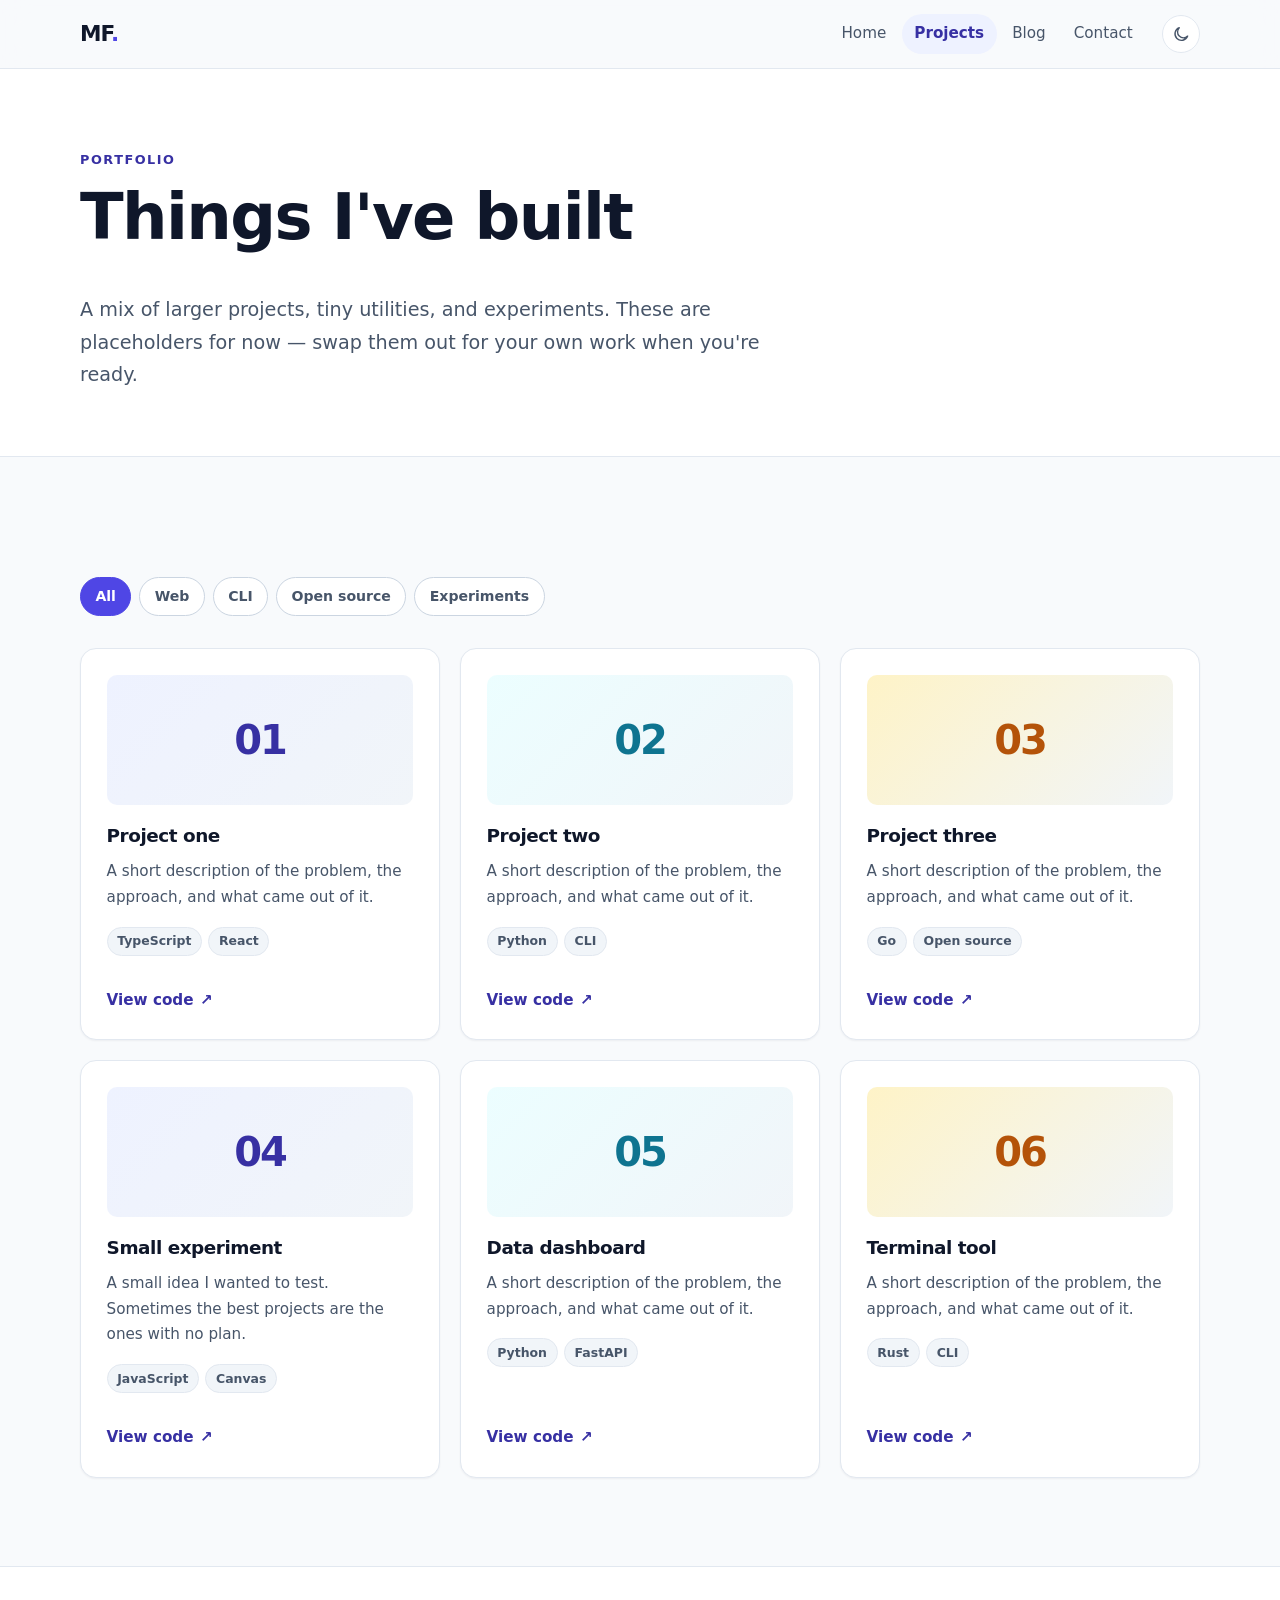
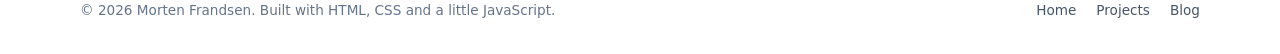
==== projects/index.html @ c59c9781 "Add initial portfolio site with projects, blog, and profiles" ====
<!doctype html>
<html lang="en">
  <head>
    <meta charset="utf-8" />
    <meta name="viewport" content="width=device-width, initial-scale=1" />
    <title>Projects — Morten Frandsen</title>
    <meta
      name="description"
      content="A selection of projects and experiments by Morten Frandsen."
    />
    <link rel="canonical" href="https://morten-frandsen.github.io/projects/" />
    <meta name="theme-color" content="#f8fafc" media="(prefers-color-scheme: light)" />
    <meta name="theme-color" content="#0b1120" media="(prefers-color-scheme: dark)" />
    <link rel="icon" href="../assets/favicon.svg" type="image/svg+xml" />
    <link rel="stylesheet" href="../assets/css/style.css" />
    <script>
      (function () {
        document.documentElement.classList.add("js");
        try {
          var saved = localStorage.getItem("theme");
          var preferred = window.matchMedia("(prefers-color-scheme: dark)").matches
            ? "dark"
            : "light";
          document.documentElement.dataset.theme = saved || preferred;
        } catch (error) {
          document.documentElement.dataset.theme = "light";
        }
      })();
    </script>
    <script src="../assets/js/main.js" defer></script>
  </head>
  <body>
    <a class="skip-link" href="#main">Skip to content</a>

    <header class="site-header">
      <div class="container header-inner">
        <a class="brand" href="../index.html" aria-label="Morten Frandsen, home">
          MF<span class="brand-dot">.</span>
        </a>

        <nav class="site-nav" aria-label="Primary navigation">
          <a href="../index.html">Home</a>
          <a href="index.html">Projects</a>
          <a href="../blog/index.html">Blog</a>
          <a href="../index.html#contact">Contact</a>
        </nav>

        <button
          class="theme-toggle"
          id="theme-toggle"
          type="button"
          aria-label="Switch to dark mode"
          title="Toggle color theme"
        >
          <svg class="icon icon-moon" viewBox="0 0 24 24" aria-hidden="true">
            <path
              d="M20.4 14.5A8.5 8.5 0 1 1 9.5 3.6a7 7 0 0 0 10.9 10.9Z"
              fill="none"
              stroke="currentColor"
              stroke-width="1.8"
              stroke-linecap="round"
              stroke-linejoin="round"
            />
          </svg>
          <svg class="icon icon-sun" viewBox="0 0 24 24" aria-hidden="true">
            <circle cx="12" cy="12" r="4" fill="none" stroke="currentColor" stroke-width="1.8" />
            <path
              d="M12 2v2m0 16v2M4.9 4.9l1.4 1.4m11.4 11.4 1.4 1.4M2 12h2m16 0h2M4.9 19.1l1.4-1.4M17.7 6.3l1.4-1.4"
              fill="none"
              stroke="currentColor"
              stroke-width="1.8"
              stroke-linecap="round"
            />
          </svg>
        </button>
      </div>
    </header>

    <main id="main">
      <section class="page-header">
        <div class="container">
          <p class="eyebrow">Portfolio</p>
          <h1>Things I've built</h1>
          <p class="lede">
            A mix of larger projects, tiny utilities, and experiments. These are
            placeholders for now — swap them out for your own work when you're ready.
          </p>
        </div>
      </section>

      <section class="section" aria-label="Project list">
        <div class="container">
          <div class="filter-bar" role="group" aria-label="Filter projects">
            <button class="filter-btn" type="button" data-filter="all" aria-pressed="true">All</button>
            <button class="filter-btn" type="button" data-filter="web" aria-pressed="false">Web</button>
            <button class="filter-btn" type="button" data-filter="cli" aria-pressed="false">CLI</button>
            <button class="filter-btn" type="button" data-filter="oss" aria-pressed="false">Open source</button>
            <button class="filter-btn" type="button" data-filter="experiment" aria-pressed="false">Experiments</button>
          </div>

          <div class="card-grid">
            <article class="card project-card reveal" data-tags="web typescript">
              <div class="project-thumb" aria-hidden="true">01</div>
              <h3>Project one</h3>
              <p>A short description of the problem, the approach, and what came out of it.</p>
              <ul class="tag-list"><li>TypeScript</li><li>React</li></ul>
              <!-- TODO: replace with the real repository URL -->
              <a class="text-link" href="https://github.com/morten-frandsen" target="_blank" rel="noopener noreferrer">
                View code <span aria-hidden="true">↗</span>
              </a>
            </article>

            <article class="card project-card reveal" data-tags="cli python">
              <div class="project-thumb project-thumb--alt" aria-hidden="true">02</div>
              <h3>Project two</h3>
              <p>A short description of the problem, the approach, and what came out of it.</p>
              <ul class="tag-list"><li>Python</li><li>CLI</li></ul>
              <!-- TODO: replace with the real repository URL -->
              <a class="text-link" href="https://github.com/morten-frandsen" target="_blank" rel="noopener noreferrer">
                View code <span aria-hidden="true">↗</span>
              </a>
            </article>

            <article class="card project-card reveal" data-tags="oss go">
              <div class="project-thumb project-thumb--third" aria-hidden="true">03</div>
              <h3>Project three</h3>
              <p>A short description of the problem, the approach, and what came out of it.</p>
              <ul class="tag-list"><li>Go</li><li>Open source</li></ul>
              <!-- TODO: replace with the real repository URL -->
              <a class="text-link" href="https://github.com/morten-frandsen" target="_blank" rel="noopener noreferrer">
                View code <span aria-hidden="true">↗</span>
              </a>
            </article>

            <article class="card project-card reveal" data-tags="experiment javascript">
              <div class="project-thumb" aria-hidden="true">04</div>
              <h3>Small experiment</h3>
              <p>A small idea I wanted to test. Sometimes the best projects are the ones with no plan.</p>
              <ul class="tag-list"><li>JavaScript</li><li>Canvas</li></ul>
              <!-- TODO: replace with the real repository URL -->
              <a class="text-link" href="https://github.com/morten-frandsen" target="_blank" rel="noopener noreferrer">
                View code <span aria-hidden="true">↗</span>
              </a>
            </article>

            <article class="card project-card reveal" data-tags="web python">
              <div class="project-thumb project-thumb--alt" aria-hidden="true">05</div>
              <h3>Data dashboard</h3>
              <p>A short description of the problem, the approach, and what came out of it.</p>
              <ul class="tag-list"><li>Python</li><li>FastAPI</li></ul>
              <!-- TODO: replace with the real repository URL -->
              <a class="text-link" href="https://github.com/morten-frandsen" target="_blank" rel="noopener noreferrer">
                View code <span aria-hidden="true">↗</span>
              </a>
            </article>

            <article class="card project-card reveal" data-tags="oss cli rust">
              <div class="project-thumb project-thumb--third" aria-hidden="true">06</div>
              <h3>Terminal tool</h3>
              <p>A short description of the problem, the approach, and what came out of it.</p>
              <ul class="tag-list"><li>Rust</li><li>CLI</li></ul>
              <!-- TODO: replace with the real repository URL -->
              <a class="text-link" href="https://github.com/morten-frandsen" target="_blank" rel="noopener noreferrer">
                View code <span aria-hidden="true">↗</span>
              </a>
            </article>
          </div>
        </div>
      </section>
    </main>

    <footer class="site-footer">
      <div class="container footer-inner">
        <p>© <span class="year">2026</span> Morten Frandsen. Built with HTML, CSS and a little JavaScript.</p>
        <nav aria-label="Footer navigation">
          <a href="../index.html">Home</a>
          <a href="index.html">Projects</a>
          <a href="../blog/index.html">Blog</a>
        </nav>
      </div>
    </footer>
  </body>
</html>
---- assets/css/style.css ----
/* ---------------------------------------------------------------
   Theme tokens
   --------------------------------------------------------------- */

:root {
  color-scheme: light;

  --bg: #f8fafc;
  --bg-alt: #ffffff;
  --bg-subtle: #f1f5f9;
  --header-bg: rgba(248, 250, 252, 0.86);

  --text: #0f172a;
  --text-muted: #475569;
  --text-subtle: #64748b;

  --border: #e2e8f0;
  --border-strong: #cbd5e1;

  --accent: #4f46e5;
  --accent-hover: #4338ca;
  --accent-soft: #eef2ff;
  --accent-text: #3730a3;
  --accent-contrast: #ffffff;

  --shadow-sm: 0 1px 2px rgba(15, 23, 42, 0.05);
  --shadow: 0 1px 2px rgba(15, 23, 42, 0.04), 0 18px 40px -24px rgba(15, 23, 42, 0.35);

  --radius: 16px;
  --radius-sm: 10px;
  --max-width: 1120px;
}

[data-theme="dark"] {
  color-scheme: dark;

  --bg: #0b1120;
  --bg-alt: #111827;
  --bg-subtle: #0f172a;
  --header-bg: rgba(11, 17, 32, 0.86);

  --text: #e5e7eb;
  --text-muted: #a5b4c4;
  --text-subtle: #7c8ba1;

  --border: #1f2937;
  --border-strong: #334155;

  --accent: #818cf8;
  --accent-hover: #a5b4fc;
  --accent-soft: #1e1b4b;
  --accent-text: #c7d2fe;
  --accent-contrast: #0b1120;

  --shadow-sm: 0 1px 2px rgba(0, 0, 0, 0.3);
  --shadow: 0 1px 2px rgba(0, 0, 0, 0.35), 0 20px 44px -24px rgba(0, 0, 0, 0.8);
}

/* ---------------------------------------------------------------
   Base
   --------------------------------------------------------------- */

*,
*::before,
*::after {
  box-sizing: border-box;
}

html {
  scroll-behavior: smooth;
  scroll-padding-top: 88px;
}

body {
  margin: 0;
  min-height: 100vh;
  display: flex;
  flex-direction: column;
  background: var(--bg);
  color: var(--text);
  font-family: ui-sans-serif, system-ui, -apple-system, BlinkMacSystemFont, "Segoe UI",
    Roboto, Helvetica, Arial, sans-serif;
  font-size: 16px;
  line-height: 1.7;
  -webkit-font-smoothing: antialiased;
  text-rendering: optimizeLegibility;
  transition: background-color 0.2s ease, color 0.2s ease;
}

main {
  flex: 1;
}

img,
svg {
  display: block;
  max-width: 100%;
}

[hidden] {
  display: none !important;
}

a {
  color: var(--accent-text);
  text-decoration-thickness: 1px;
  text-underline-offset: 3px;
}

a:hover {
  color: var(--accent-hover);
}

h1,
h2,
h3,
h4 {
  margin: 0 0 0.6em;
  line-height: 1.2;
  letter-spacing: -0.025em;
  font-weight: 700;
}

h1 {
  font-size: clamp(2.4rem, 5vw, 4rem);
}

h2 {
  font-size: clamp(1.8rem, 3.5vw, 2.5rem);
}

h3 {
  font-size: 1.15rem;
}

p {
  margin: 0 0 1rem;
}

ul {
  margin: 0;
  padding: 0;
  list-style: none;
}

:focus-visible {
  outline: 3px solid var(--accent);
  outline-offset: 3px;
  border-radius: 4px;
}

::selection {
  background: var(--accent-soft);
  color: var(--accent-text);
}

.container {
  width: min(100% - 2.5rem, var(--max-width));
  margin-inline: auto;
}

.skip-link {
  position: absolute;
  top: -4rem;
  left: 1rem;
  z-index: 100;
  padding: 0.6rem 1rem;
  background: var(--accent);
  color: var(--accent-contrast);
  border-radius: var(--radius-sm);
  text-decoration: none;
}

.skip-link:focus {
  top: 0.75rem;
  color: var(--accent-contrast);
}

.eyebrow {
  margin-bottom: 0.5rem;
  color: var(--accent-text);
  font-size: 0.8rem;
  font-weight: 700;
  letter-spacing: 0.12em;
  text-transform: uppercase;
}

.lede {
  max-width: 36rem;
  color: var(--text-muted);
  font-size: clamp(1.05rem, 2vw, 1.2rem);
}

.muted {
  color: var(--text-muted);
}

.small {
  font-size: 0.875rem;
}

/* ---------------------------------------------------------------
   Header and navigation
   --------------------------------------------------------------- */

.site-header {
  position: sticky;
  top: 0;
  z-index: 50;
  background: var(--header-bg);
  border-bottom: 1px solid var(--border);
  backdrop-filter: blur(14px);
  -webkit-backdrop-filter: blur(14px);
}

.header-inner {
  display: flex;
  align-items: center;
  gap: 1rem;
  min-height: 68px;
}

.brand {
  color: var(--text);
  font-size: 1.35rem;
  font-weight: 800;
  letter-spacing: -0.05em;
  text-decoration: none;
}

.brand:hover {
  color: var(--text);
}

.brand-dot {
  color: var(--accent);
}

.site-nav {
  display: flex;
  align-items: center;
  gap: 0.15rem;
  margin-left: auto;
}

.site-nav a {
  padding: 0.45rem 0.8rem;
  border-radius: 999px;
  color: var(--text-muted);
  font-size: 0.95rem;
  font-weight: 500;
  text-decoration: none;
  transition: background-color 0.15s ease, color 0.15s ease;
}

.site-nav a:hover {
  background: var(--bg-subtle);
  color: var(--text);
}

.site-nav a[aria-current="page"] {
  background: var(--accent-soft);
  color: var(--accent-text);
  font-weight: 600;
}

.theme-toggle {
  display: inline-grid;
  place-items: center;
  width: 2.4rem;
  height: 2.4rem;
  flex: 0 0 auto;
  padding: 0;
  border: 1px solid var(--border);
  border-radius: 999px;
  background: var(--bg-alt);
  color: var(--text-muted);
  cursor: pointer;
  transition: border-color 0.15s ease, color 0.15s ease, transform 0.15s ease;
}

.theme-toggle:hover {
  border-color: var(--border-strong);
  color: var(--text);
  transform: translateY(-1px);
}

.theme-toggle .icon {
  width: 1.15rem;
  height: 1.15rem;
}

.icon-sun {
  display: none;
}

[data-theme="dark"] .icon-sun {
  display: block;
}

[data-theme="dark"] .icon-moon {
  display: none;
}

/* ---------------------------------------------------------------
   Buttons and links
   --------------------------------------------------------------- */

.btn {
  display: inline-flex;
  align-items: center;
  justify-content: center;
  gap: 0.5rem;
  padding: 0.72rem 1.1rem;
  border: 1px solid transparent;
  border-radius: var(--radius-sm);
  font-size: 0.95rem;
  font-weight: 650;
  line-height: 1.2;
  text-decoration: none;
  transition: background-color 0.15s ease, border-color 0.15s ease, transform 0.15s ease;
}

.btn:hover {
  transform: translateY(-1px);
}

.btn-primary {
  background: var(--accent);
  color: var(--accent-contrast);
}

.btn-primary:hover {
  background: var(--accent-hover);
  color: var(--accent-contrast);
}

.btn-secondary {
  background: var(--bg-alt);
  border-color: var(--border-strong);
  color: var(--text);
}

.btn-secondary:hover {
  border-color: var(--accent);
  color: var(--text);
}

.hero-actions {
  display: flex;
  flex-wrap: wrap;
  gap: 0.75rem;
  margin-top: 1.8rem;
}

.text-link {
  display: inline-flex;
  align-items: center;
  gap: 0.4rem;
  color: var(--accent-text);
  font-size: 0.95rem;
  font-weight: 650;
  text-decoration: none;
}

.text-link:hover {
  color: var(--accent-hover);
  text-decoration: underline;
  text-underline-offset: 4px;
}

.social-links {
  display: flex;
  flex-wrap: wrap;
  gap: 1.25rem;
  margin-top: 1.8rem;
}

.social-links a {
  color: var(--text-muted);
  font-size: 0.9rem;
  text-decoration: none;
}

.social-links a:hover {
  color: var(--accent-text);
}

/* ---------------------------------------------------------------
   Hero
   --------------------------------------------------------------- */

.hero {
  padding: clamp(3.5rem, 8vw, 6.5rem) 0 clamp(3rem, 6vw, 5rem);
  overflow: hidden;
}

.hero-grid {
  display: grid;
  grid-template-columns: minmax(0, 1.15fr) minmax(0, 0.85fr);
  align-items: center;
  gap: clamp(2rem, 5vw, 4rem);
}

.hero h1 {
  margin-bottom: 1rem;
}

.hero-visual {
  position: relative;
  min-height: 300px;
  display: grid;
  place-items: center;
}

.hero-visual::before {
  content: "";
  position: absolute;
  inset: 5% 0 0 8%;
  border-radius: 50%;
  background: radial-gradient(circle at 50% 50%, var(--accent-soft), transparent 68%);
  filter: blur(10px);
  z-index: 0;
}

.avatar {
  position: relative;
  z-index: 2;
  display: grid;
  place-items: center;
  width: 110px;
  height: 110px;
  margin-bottom: -1.5rem;
  border: 4px solid var(--bg);
  border-radius: 50%;
  background: linear-gradient(135deg, var(--accent), #06b6d4);
  color: #fff;
  font-size: 2rem;
  font-weight: 800;
  letter-spacing: -0.05em;
  box-shadow: var(--shadow);
}

.code-card {
  position: relative;
  z-index: 1;
  width: 100%;
  max-width: 460px;
  overflow: hidden;
  border: 1px solid var(--border);
  border-radius: var(--radius);
  background: var(--bg-alt);
  box-shadow: var(--shadow);
  transform: rotate(1.5deg);
}

.code-card__bar {
  display: flex;
  align-items: center;
  gap: 0.4rem;
  padding: 0.7rem 0.9rem;
  border-bottom: 1px solid var(--border);
  background: var(--bg-subtle);
}

.dot {
  width: 0.6rem;
  height: 0.6rem;
  border-radius: 50%;
}

.dot-red { background: #ef4444; }
.dot-yellow { background: #f59e0b; }
.dot-green { background: #22c55e; }

.code-card__title {
  margin-left: 0.6rem;
  color: var(--text-subtle);
  font-family: ui-monospace, SFMono-Regular, Menlo, Monaco, Consolas, monospace;
  font-size: 0.75rem;
}

.code-card pre {
  margin: 0;
  padding: 1.1rem 1.2rem 1.3rem;
  overflow-x: auto;
  color: var(--text-muted);
  font-family: ui-monospace, SFMono-Regular, Menlo, Monaco, Consolas, monospace;
  font-size: 0.82rem;
  line-height: 1.75;
}

.token-keyword { color: #a855f7; }
.token-string { color: #0ea5e9; }

[data-theme="dark"] .token-keyword { color: #d8b4fe; }
[data-theme="dark"] .token-string { color: #7dd3fc; }

/* ---------------------------------------------------------------
   Sections and cards
   --------------------------------------------------------------- */

.section {
  padding: clamp(3.5rem, 7vw, 5.5rem) 0;
}

.section-alt {
  background: var(--bg-alt);
  border-block: 1px solid var(--border);
}

.section-header {
  margin-bottom: 2rem;
}

.section-header > p:last-child {
  max-width: 42rem;
  color: var(--text-muted);
}

.section-header--split {
  display: flex;
  align-items: flex-end;
  justify-content: space-between;
  gap: 1.5rem;
}

.section-header--split h2 {
  margin-bottom: 0;
}

.card {
  padding: 1.6rem;
  border: 1px solid var(--border);
  border-radius: var(--radius);
  background: var(--bg-alt);
  box-shadow: var(--shadow-sm);
}

.card h3 {
  margin-bottom: 0.75rem;
}

.card > p:last-child,
.card > div > p:last-child {
  margin-bottom: 0;
}

.about-grid {
  display: grid;
  grid-template-columns: repeat(2, minmax(0, 1fr));
  gap: 1.25rem;
}

.about-grid .card {
  padding: clamp(1.5rem, 3vw, 2rem);
}

.card-grid {
  display: grid;
  grid-template-columns: repeat(auto-fill, minmax(270px, 1fr));
  gap: 1.25rem;
}

.project-card {
  display: flex;
  flex-direction: column;
  align-items: flex-start;
  transition: border-color 0.2s ease, transform 0.2s ease, box-shadow 0.2s ease;
}

.project-card:hover {
  border-color: var(--border-strong);
  transform: translateY(-3px);
  box-shadow: var(--shadow);
}

.project-card > p {
  color: var(--text-muted);
  font-size: 0.95rem;
}

.project-card .text-link {
  margin-top: auto;
  padding-top: 1rem;
}

.project-thumb {
  display: grid;
  place-items: center;
  width: 100%;
  height: 130px;
  margin-bottom: 1.25rem;
  border-radius: var(--radius-sm);
  background: linear-gradient(135deg, var(--accent-soft), var(--bg-subtle));
  color: var(--accent-text);
  font-size: 2.5rem;
  font-weight: 800;
  letter-spacing: -0.05em;
}

.project-thumb--alt {
  background: linear-gradient(135deg, #ecfeff, var(--bg-subtle));
  color: #0e7490;
}

.project-thumb--third {
  background: linear-gradient(135deg, #fef3c7, var(--bg-subtle));
  color: #b45309;
}

[data-theme="dark"] .project-thumb--alt {
  background: linear-gradient(135deg, #083344, var(--bg-subtle));
  color: #67e8f9;
}

[data-theme="dark"] .project-thumb--third {
  background: linear-gradient(135deg, #451a03, var(--bg-subtle));
  color: #fcd34d;
}

.tag-list,
.chip-list {
  display: flex;
  flex-wrap: wrap;
  gap: 0.4rem;
}

.tag-list {
  margin-bottom: 1rem;
}

.tag-list li,
.chip-list li {
  padding: 0.22rem 0.6rem;
  border: 1px solid var(--border);
  border-radius: 999px;
  background: var(--bg-subtle);
  color: var(--text-muted);
  font-size: 0.78rem;
  font-weight: 550;
  line-height: 1.6;
}

.chip-list {
  gap: 0.5rem;
  margin-bottom: 1.25rem;
}

.chip-list li {
  padding: 0.3rem 0.75rem;
  font-size: 0.85rem;
}

/* ---------------------------------------------------------------
   Profile links
   --------------------------------------------------------------- */

.profile-grid {
  grid-template-columns: repeat(auto-fit, minmax(240px, 1fr));
}

.profile-card {
  display: flex;
  flex-direction: column;
  align-items: flex-start;
  transition: border-color 0.2s ease, transform 0.2s ease, box-shadow 0.2s ease;
}

.profile-card:hover {
  border-color: var(--border-strong);
  transform: translateY(-3px);
  box-shadow: var(--shadow);
}

.profile-card > p {
  color: var(--text-muted);
  font-size: 0.95rem;
}

.profile-card .text-link {
  margin-top: auto;
  padding-top: 1rem;
}

.profile-icon {
  display: grid;
  place-items: center;
  width: 2.9rem;
  height: 2.9rem;
  margin-bottom: 1.1rem;
  border-radius: var(--radius-sm);
}

.profile-icon svg {
  width: 1.5rem;
  height: 1.5rem;
}

.profile-icon--github {
  background: #eef1f5;
  color: #24292f;
}

.profile-icon--linkedin {
  background: #e8f3ff;
  color: #0a66c2;
}

.profile-icon--salesforce {
  background: #e9f5ff;
  color: #0176d3;
}

[data-theme="dark"] .profile-icon--github {
  background: #1e293b;
  color: #f0f6fc;
}

[data-theme="dark"] .profile-icon--linkedin {
  background: #12283f;
  color: #7dc4ff;
}

[data-theme="dark"] .profile-icon--salesforce {
  background: #0d2b45;
  color: #7dd3fc;
}

/* ---------------------------------------------------------------
   Blog list
   --------------------------------------------------------------- */

.post-list {
  display: grid;
  gap: 1rem;
}

.post-row {
  display: flex;
  align-items: center;
  justify-content: space-between;
  gap: 1.5rem;
  padding: 1.5rem 1.6rem;
  border: 1px solid var(--border);
  border-radius: var(--radius);
  background: var(--bg-alt);
  box-shadow: var(--shadow-sm);
  transition: border-color 0.2s ease, transform 0.2s ease;
}

.post-row:hover {
  border-color: var(--border-strong);
  transform: translateX(3px);
}

.post-row h3 {
  margin-bottom: 0.35rem;
  font-size: 1.3rem;
}

.post-row h3 a {
  color: var(--text);
  text-decoration: none;
}

.post-row h3 a:hover {
  color: var(--accent-text);
}

.post-row > div > p:last-child {
  margin-bottom: 0;
  color: var(--text-muted);
  font-size: 0.95rem;
}

.post-meta {
  margin-bottom: 0.35rem;
  color: var(--text-subtle);
  font-size: 0.8rem;
  font-weight: 550;
  letter-spacing: 0.01em;
}

.post-row__arrow {
  flex: 0 0 auto;
  color: var(--text-subtle);
  font-size: 1.4rem;
}

/* ---------------------------------------------------------------
   Page headers, filters, contact, 404
   --------------------------------------------------------------- */

.page-header {
  padding: clamp(3rem, 7vw, 5rem) 0 clamp(2rem, 4vw, 3rem);
  border-bottom: 1px solid var(--border);
  background: var(--bg-alt);
}

.page-header .lede {
  max-width: 46rem;
}

.filter-bar {
  display: flex;
  flex-wrap: wrap;
  gap: 0.5rem;
  margin: 2rem 0 2rem;
}

.filter-btn {
  padding: 0.42rem 0.9rem;
  border: 1px solid var(--border-strong);
  border-radius: 999px;
  background: var(--bg-alt);
  color: var(--text-muted);
  font: inherit;
  font-size: 0.88rem;
  font-weight: 600;
  cursor: pointer;
  transition: background-color 0.15s ease, color 0.15s ease, border-color 0.15s ease;
}

.filter-btn:hover {
  border-color: var(--accent);
  color: var(--accent-text);
}

.filter-btn[aria-pressed="true"] {
  border-color: var(--accent);
  background: var(--accent);
  color: var(--accent-contrast);
}

.contact-section {
  padding-top: 0;
}

.contact-card {
  padding: clamp(2rem, 5vw, 3.5rem);
  border: 1px solid var(--border);
  border-radius: var(--radius);
  background: linear-gradient(135deg, var(--accent-soft), var(--bg-alt) 70%);
  text-align: center;
}

.contact-card .lede,
.contact-card > p:not(.eyebrow) {
  margin-inline: auto;
  max-width: 36rem;
  color: var(--text-muted);
}

.contact-card .hero-actions {
  justify-content: center;
}

.empty-state {
  padding: 3rem;
  border: 1px dashed var(--border-strong);
  border-radius: var(--radius);
  color: var(--text-muted);
  text-align: center;
}

.not-found {
  display: grid;
  place-items: center;
  min-height: 62vh;
  padding: 4rem 0;
  text-align: center;
}

.not-found__code {
  margin: 0;
  color: var(--accent);
  font-size: clamp(4rem, 12vw, 8rem);
  font-weight: 800;
  line-height: 1;
  letter-spacing: -0.06em;
}

.not-found .lede {
  margin-inline: auto;
}

.not-found .hero-actions {
  justify-content: center;
}

/* ---------------------------------------------------------------
   Article styles
   --------------------------------------------------------------- */

.article {
  padding: clamp(2.5rem, 6vw, 4.5rem) 0;
}

.article-layout {
  width: min(100% - 2.5rem, 760px);
  margin-inline: auto;
}

.back-link {
  display: inline-block;
  margin-bottom: 2rem;
  color: var(--text-muted);
  font-size: 0.9rem;
  text-decoration: none;
}

.back-link:hover {
  color: var(--accent-text);
}

.article-header {
  margin-bottom: 2.5rem;
  padding-bottom: 2rem;
  border-bottom: 1px solid var(--border);
}

.article-header h1 {
  margin-bottom: 0.8rem;
}

.article-header .post-meta {
  font-size: 0.85rem;
}

.article-header .tag-list {
  margin: 1.2rem 0 0;
}

.prose {
  color: var(--text);
  font-size: 1.02rem;
}

.prose h2 {
  margin-top: 2.5rem;
  font-size: 1.55rem;
}

.prose h3 {
  margin-top: 2rem;
}

.prose p,
.prose ul,
.prose ol {
  margin-bottom: 1.2rem;
  color: var(--text-muted);
}

.prose ul,
.prose ol {
  padding-left: 1.4rem;
  list-style: disc;
}

.prose ol {
  list-style: decimal;
}

.prose li {
  margin-bottom: 0.4rem;
}

.prose strong {
  color: var(--text);
}

.prose blockquote {
  margin: 1.8rem 0;
  padding: 0.6rem 0 0.6rem 1.2rem;
  border-left: 3px solid var(--accent);
  color: var(--text-muted);
  font-style: italic;
}

.prose :not(pre) > code {
  padding: 0.15em 0.4em;
  border: 1px solid var(--border);
  border-radius: 5px;
  background: var(--bg-subtle);
  color: var(--text);
  font-family: ui-monospace, SFMono-Regular, Menlo, Monaco, Consolas, monospace;
  font-size: 0.88em;
}

.prose pre {
  margin: 1.8rem 0;
  padding: 1.1rem 1.2rem;
  overflow-x: auto;
  border: 1px solid var(--border);
  border-radius: var(--radius-sm);
  background: var(--bg-subtle);
  color: var(--text);
  font-family: ui-monospace, SFMono-Regular, Menlo, Monaco, Consolas, monospace;
  font-size: 0.86rem;
  line-height: 1.7;
}

.article-footer {
  margin-top: 3rem;
  padding-top: 1.5rem;
  border-top: 1px solid var(--border);
}

/* ---------------------------------------------------------------
   Footer
   --------------------------------------------------------------- */

.site-footer {
  padding: 2rem 0;
  border-top: 1px solid var(--border);
  background: var(--bg-alt);
  color: var(--text-subtle);
  font-size: 0.85rem;
}

.footer-inner {
  display: flex;
  flex-wrap: wrap;
  align-items: center;
  justify-content: space-between;
  gap: 1rem;
}

.footer-inner p {
  margin: 0;
}

.site-footer nav {
  display: flex;
  gap: 1.25rem;
}

.site-footer a {
  color: var(--text-muted);
  text-decoration: none;
}

.site-footer a:hover {
  color: var(--accent-text);
}

/* ---------------------------------------------------------------
   Reveal animation (only when JS is available)
   --------------------------------------------------------------- */

html.js .reveal {
  opacity: 0;
  transform: translateY(12px);
  transition: opacity 0.5s ease, transform 0.5s ease;
}

html.js .reveal.is-visible {
  opacity: 1;
  transform: none;
}

/* ---------------------------------------------------------------
   Responsive
   --------------------------------------------------------------- */

@media (max-width: 860px) {
  .hero-grid {
    grid-template-columns: 1fr;
  }

  .hero-visual {
    min-height: 260px;
    max-width: 480px;
  }

  .about-grid {
    grid-template-columns: 1fr;
  }
}

@media (max-width: 620px) {
  .header-inner {
    flex-wrap: wrap;
    gap: 0.5rem;
    padding-top: 0.5rem;
  }

  .site-nav {
    order: 3;
    width: 100%;
    margin-left: 0;
    padding-bottom: 0.4rem;
    overflow-x: auto;
  }

  .theme-toggle {
    margin-left: auto;
  }

  .section-header--split {
    align-items: flex-start;
    flex-direction: column;
    gap: 0.75rem;
  }

  .post-row {
    align-items: flex-start;
    padding: 1.25rem;
  }

  .post-row__arrow {
    display: none;
  }

  .footer-inner {
    flex-direction: column;
    align-items: flex-start;
  }
}

@media (max-width: 420px) {
  .container,
  .article-layout {
    width: min(100% - 1.75rem, var(--max-width));
  }

  .code-card {
    transform: none;
  }

  .hero-actions .btn {
    width: 100%;
  }
}

@media (prefers-reduced-motion: reduce) {
  html {
    scroll-behavior: auto;
  }

  *,
  *::before,
  *::after {
    transition-duration: 0.01ms !important;
    animation-duration: 0.01ms !important;
  }

  html.js .reveal {
    opacity: 1;
    transform: none;
  }
}
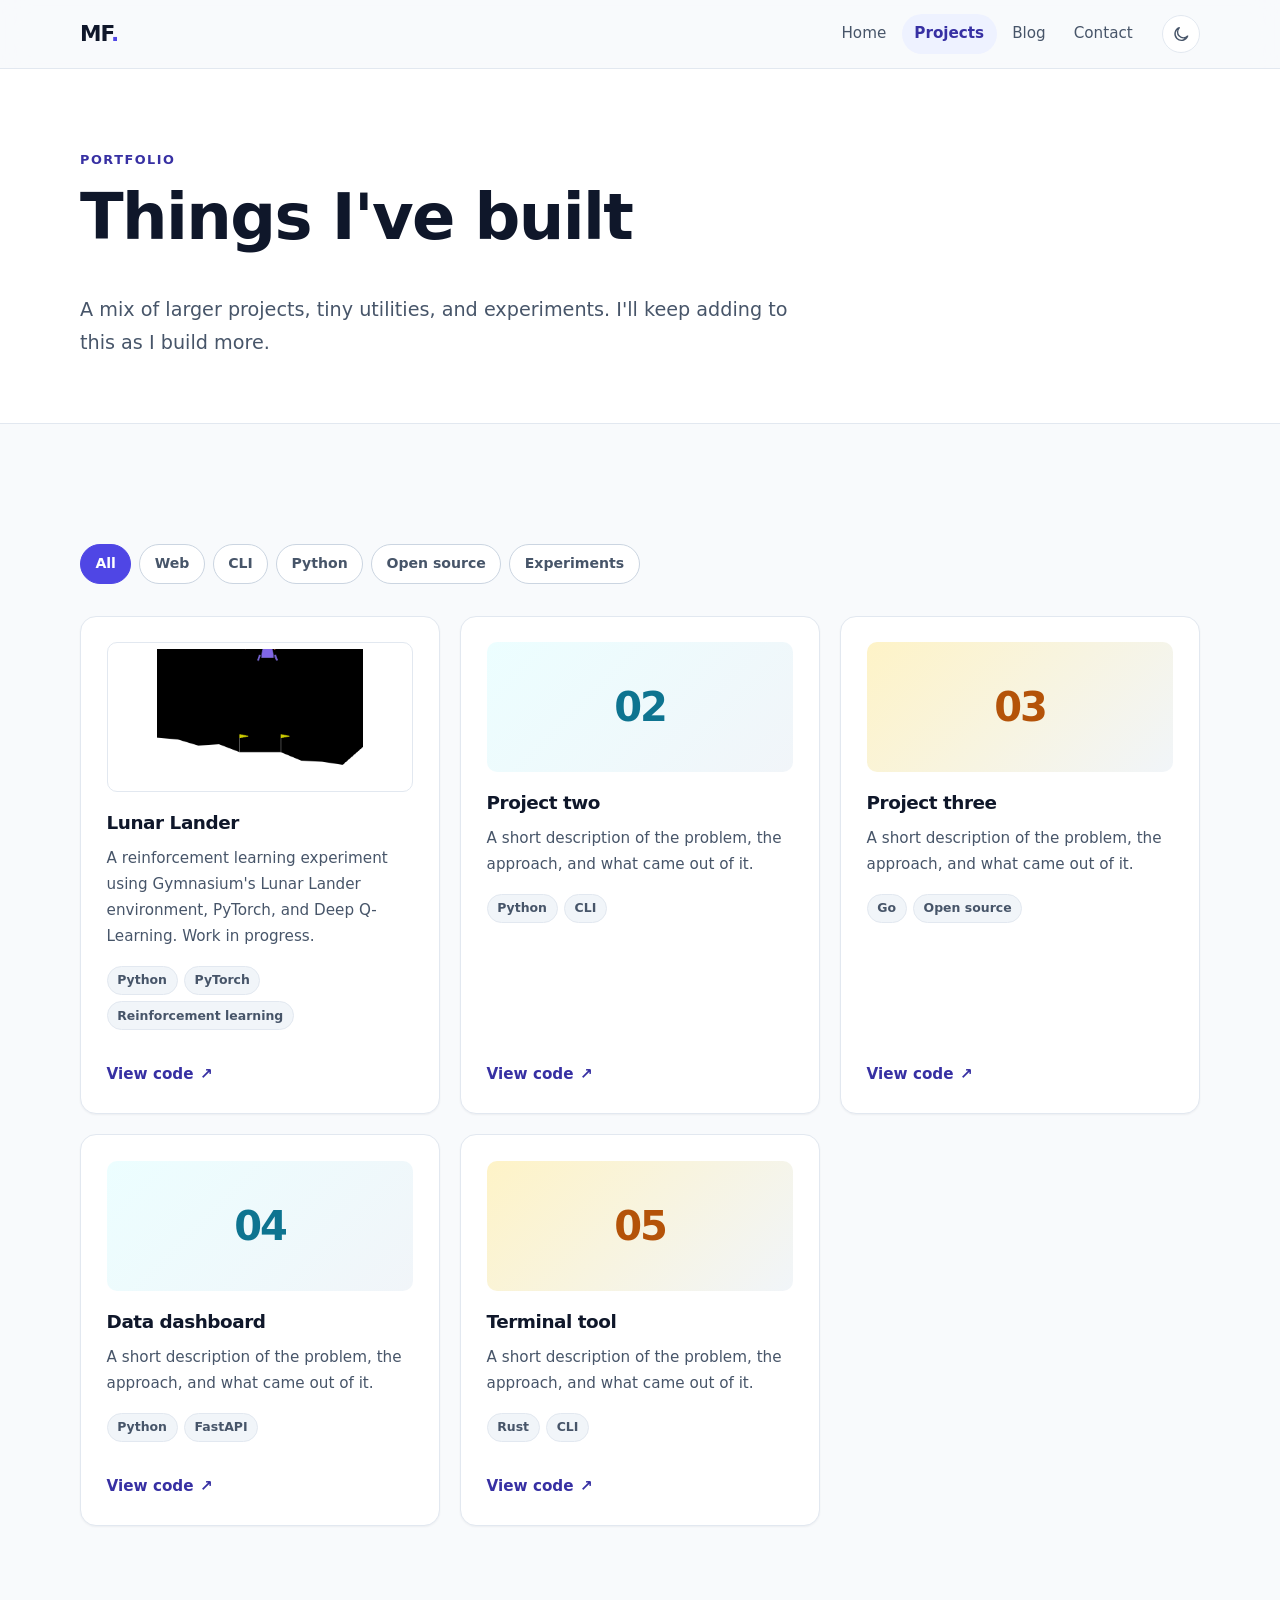
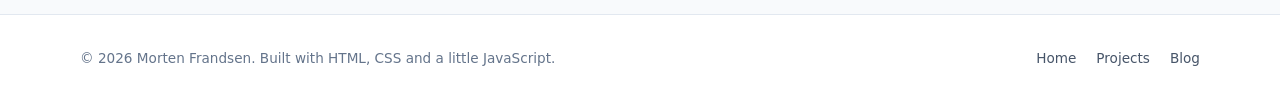
==== commit 717bd039: "Add Lunar Lander project with game screenshot" ====
--- a/projects/index.html
+++ b/projects/index.html
@@ -82,8 +82,8 @@
           <p class="eyebrow">Portfolio</p>
           <h1>Things I've built</h1>
           <p class="lede">
-            A mix of larger projects, tiny utilities, and experiments. These are
-            placeholders for now — swap them out for your own work when you're ready.
+            A mix of larger projects, tiny utilities, and experiments. I'll keep
+            adding to this as I build more.
           </p>
         </div>
       </section>
@@ -94,18 +94,26 @@
             <button class="filter-btn" type="button" data-filter="all" aria-pressed="true">All</button>
             <button class="filter-btn" type="button" data-filter="web" aria-pressed="false">Web</button>
             <button class="filter-btn" type="button" data-filter="cli" aria-pressed="false">CLI</button>
+            <button class="filter-btn" type="button" data-filter="python" aria-pressed="false">Python</button>
             <button class="filter-btn" type="button" data-filter="oss" aria-pressed="false">Open source</button>
             <button class="filter-btn" type="button" data-filter="experiment" aria-pressed="false">Experiments</button>
           </div>
 
           <div class="card-grid">
-            <article class="card project-card reveal" data-tags="web typescript">
-              <div class="project-thumb" aria-hidden="true">01</div>
-              <h3>Project one</h3>
-              <p>A short description of the problem, the approach, and what came out of it.</p>
-              <ul class="tag-list"><li>TypeScript</li><li>React</li></ul>
-              <!-- TODO: replace with the real repository URL -->
-              <a class="text-link" href="https://github.com/morten-frandsen" target="_blank" rel="noopener noreferrer">
+            <article class="card project-card reveal" data-tags="experiment python oss">
+              <img
+                class="project-image"
+                src="../assets/images/lunar-lander.gif"
+                alt="Gymnasium Lunar Lander environment: a spacecraft descending toward a landing pad"
+                loading="lazy"
+              />
+              <h3>Lunar Lander</h3>
+              <p>
+                A reinforcement learning experiment using Gymnasium's Lunar Lander
+                environment, PyTorch, and Deep Q-Learning. Work in progress.
+              </p>
+              <ul class="tag-list"><li>Python</li><li>PyTorch</li><li>Reinforcement learning</li></ul>
+              <a class="text-link" href="https://github.com/morten-frandsen/lunar-lander" target="_blank" rel="noopener noreferrer">
                 View code <span aria-hidden="true">↗</span>
               </a>
             </article>
@@ -132,19 +140,8 @@
               </a>
             </article>
 
-            <article class="card project-card reveal" data-tags="experiment javascript">
-              <div class="project-thumb" aria-hidden="true">04</div>
-              <h3>Small experiment</h3>
-              <p>A small idea I wanted to test. Sometimes the best projects are the ones with no plan.</p>
-              <ul class="tag-list"><li>JavaScript</li><li>Canvas</li></ul>
-              <!-- TODO: replace with the real repository URL -->
-              <a class="text-link" href="https://github.com/morten-frandsen" target="_blank" rel="noopener noreferrer">
-                View code <span aria-hidden="true">↗</span>
-              </a>
-            </article>
-
             <article class="card project-card reveal" data-tags="web python">
-              <div class="project-thumb project-thumb--alt" aria-hidden="true">05</div>
+              <div class="project-thumb project-thumb--alt" aria-hidden="true">04</div>
               <h3>Data dashboard</h3>
               <p>A short description of the problem, the approach, and what came out of it.</p>
               <ul class="tag-list"><li>Python</li><li>FastAPI</li></ul>
@@ -155,7 +152,7 @@
             </article>
 
             <article class="card project-card reveal" data-tags="oss cli rust">
-              <div class="project-thumb project-thumb--third" aria-hidden="true">06</div>
+              <div class="project-thumb project-thumb--third" aria-hidden="true">05</div>
               <h3>Terminal tool</h3>
               <p>A short description of the problem, the approach, and what came out of it.</p>
               <ul class="tag-list"><li>Rust</li><li>CLI</li></ul>
--- a/assets/css/style.css
+++ b/assets/css/style.css
@@ -599,6 +599,18 @@
   letter-spacing: -0.05em;
 }
 
+.project-image {
+  display: block;
+  width: 100%;
+  height: 150px;
+  margin-bottom: 1.25rem;
+  padding: 0.35rem;
+  border: 1px solid var(--border);
+  border-radius: var(--radius-sm);
+  background: #ffffff;
+  object-fit: contain;
+}
+
 .project-thumb--alt {
   background: linear-gradient(135deg, #ecfeff, var(--bg-subtle));
   color: #0e7490;
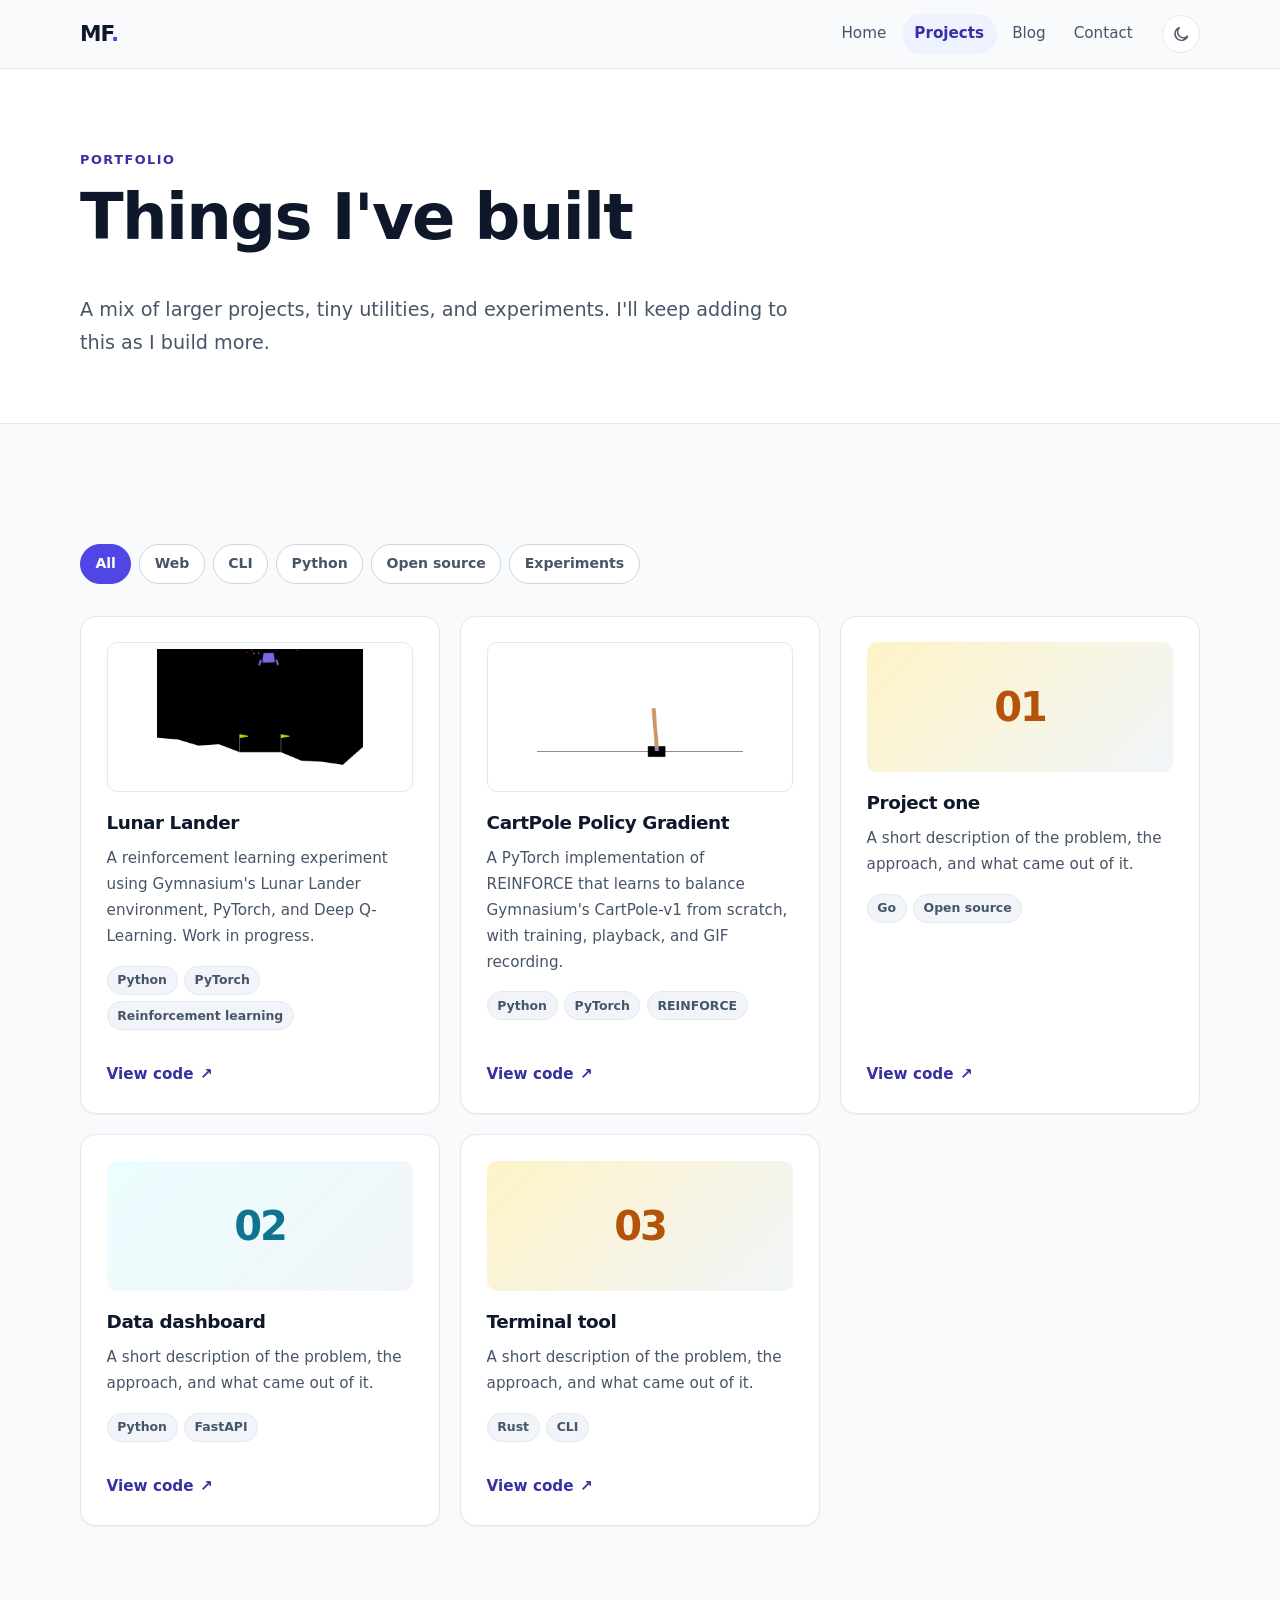
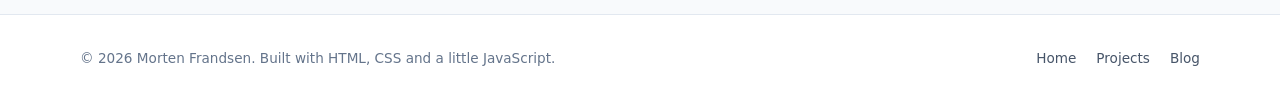
==== commit f1791723: "update" ====
--- a/projects/index.html
+++ b/projects/index.html
@@ -118,20 +118,28 @@
               </a>
             </article>
 
-            <article class="card project-card reveal" data-tags="cli python">
-              <div class="project-thumb project-thumb--alt" aria-hidden="true">02</div>
-              <h3>Project two</h3>
-              <p>A short description of the problem, the approach, and what came out of it.</p>
-              <ul class="tag-list"><li>Python</li><li>CLI</li></ul>
-              <!-- TODO: replace with the real repository URL -->
-              <a class="text-link" href="https://github.com/morten-frandsen" target="_blank" rel="noopener noreferrer">
+            <article class="card project-card reveal" data-tags="experiment python oss">
+              <img
+                class="project-image"
+                src="../assets/images/cart-pole.gif"
+                alt="Gymnasium CartPole environment: a cart balancing a pole"
+                loading="lazy"
+              />
+              <h3>CartPole Policy Gradient</h3>
+              <p>
+                A PyTorch implementation of REINFORCE that learns to balance
+                Gymnasium's CartPole-v1 from scratch, with training, playback,
+                and GIF recording.
+              </p>
+              <ul class="tag-list"><li>Python</li><li>PyTorch</li><li>REINFORCE</li></ul>
+              <a class="text-link" href="https://github.com/morten-frandsen/Gym_Pole_PolicyGradient" target="_blank" rel="noopener noreferrer">
                 View code <span aria-hidden="true">↗</span>
               </a>
             </article>
 
             <article class="card project-card reveal" data-tags="oss go">
-              <div class="project-thumb project-thumb--third" aria-hidden="true">03</div>
-              <h3>Project three</h3>
+              <div class="project-thumb project-thumb--third" aria-hidden="true">01</div>
+              <h3>Project one</h3>
               <p>A short description of the problem, the approach, and what came out of it.</p>
               <ul class="tag-list"><li>Go</li><li>Open source</li></ul>
               <!-- TODO: replace with the real repository URL -->
@@ -141,7 +149,7 @@
             </article>
 
             <article class="card project-card reveal" data-tags="web python">
-              <div class="project-thumb project-thumb--alt" aria-hidden="true">04</div>
+              <div class="project-thumb project-thumb--alt" aria-hidden="true">02</div>
               <h3>Data dashboard</h3>
               <p>A short description of the problem, the approach, and what came out of it.</p>
               <ul class="tag-list"><li>Python</li><li>FastAPI</li></ul>
@@ -152,7 +160,7 @@
             </article>
 
             <article class="card project-card reveal" data-tags="oss cli rust">
-              <div class="project-thumb project-thumb--third" aria-hidden="true">05</div>
+              <div class="project-thumb project-thumb--third" aria-hidden="true">03</div>
               <h3>Terminal tool</h3>
               <p>A short description of the problem, the approach, and what came out of it.</p>
               <ul class="tag-list"><li>Rust</li><li>CLI</li></ul>
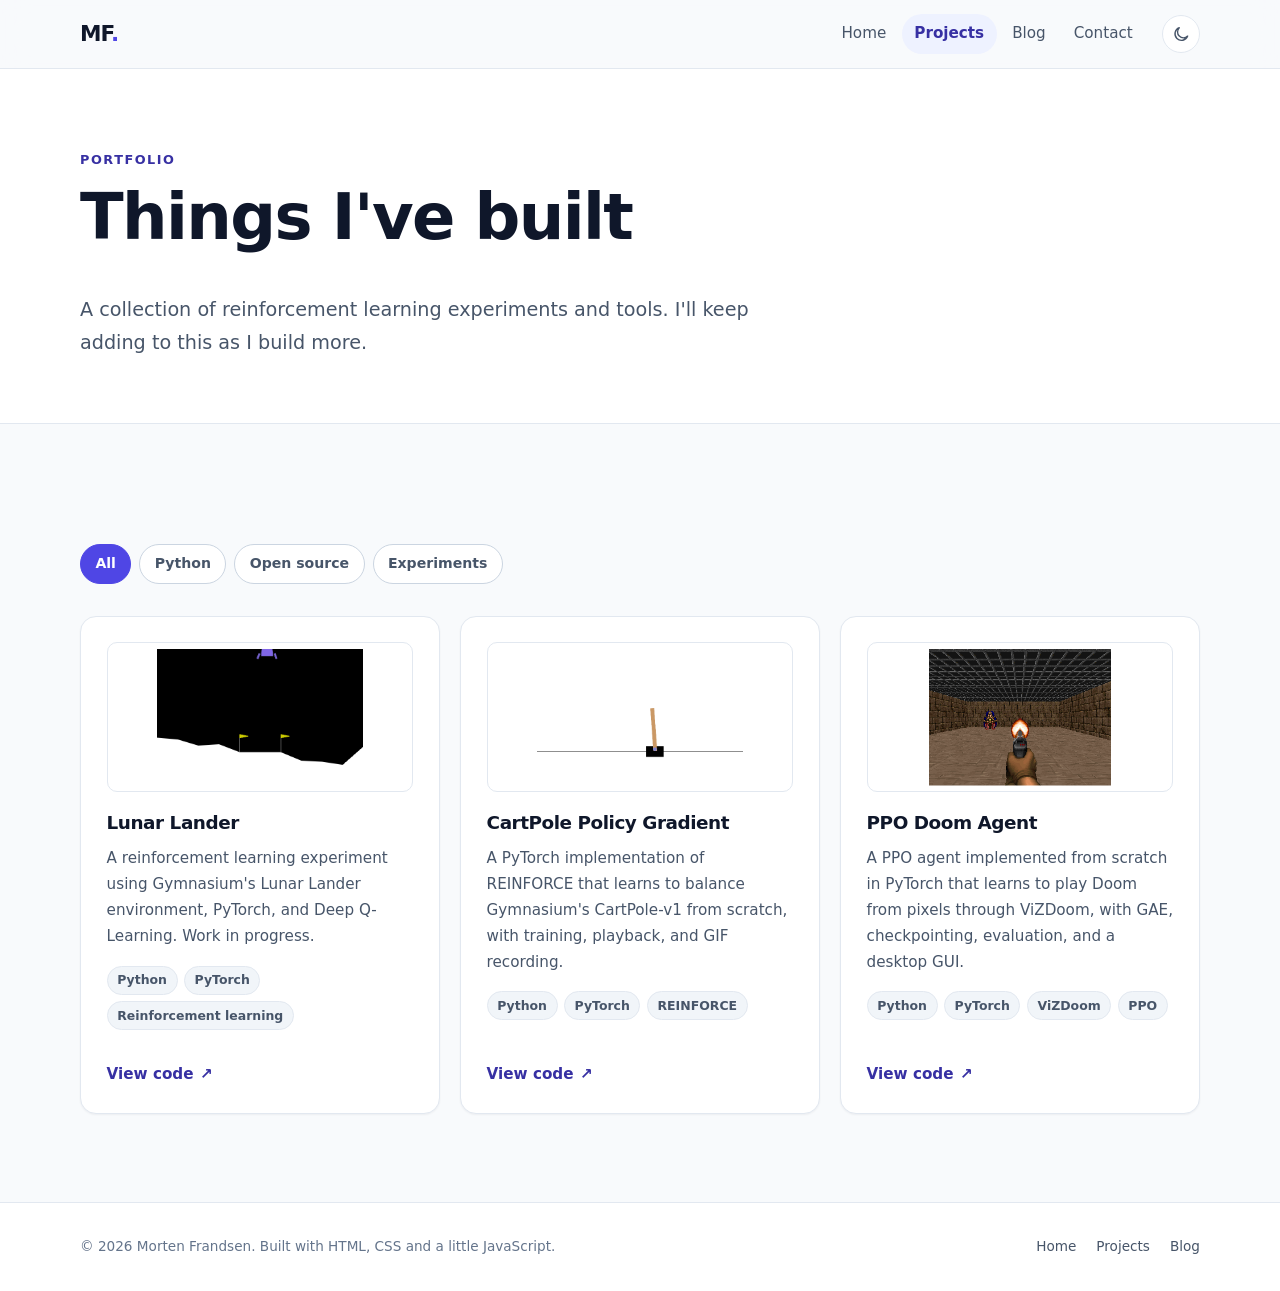
==== commit 4c28e44c: "Add PPO Doom project and remove placeholder projects" ====
--- a/projects/index.html
+++ b/projects/index.html
@@ -82,7 +82,7 @@
           <p class="eyebrow">Portfolio</p>
           <h1>Things I've built</h1>
           <p class="lede">
-            A mix of larger projects, tiny utilities, and experiments. I'll keep
+            A collection of reinforcement learning experiments and tools. I'll keep
             adding to this as I build more.
           </p>
         </div>
@@ -92,8 +92,6 @@
         <div class="container">
           <div class="filter-bar" role="group" aria-label="Filter projects">
             <button class="filter-btn" type="button" data-filter="all" aria-pressed="true">All</button>
-            <button class="filter-btn" type="button" data-filter="web" aria-pressed="false">Web</button>
-            <button class="filter-btn" type="button" data-filter="cli" aria-pressed="false">CLI</button>
             <button class="filter-btn" type="button" data-filter="python" aria-pressed="false">Python</button>
             <button class="filter-btn" type="button" data-filter="oss" aria-pressed="false">Open source</button>
             <button class="filter-btn" type="button" data-filter="experiment" aria-pressed="false">Experiments</button>
@@ -137,35 +135,21 @@
               </a>
             </article>
 
-            <article class="card project-card reveal" data-tags="oss go">
-              <div class="project-thumb project-thumb--third" aria-hidden="true">01</div>
-              <h3>Project one</h3>
-              <p>A short description of the problem, the approach, and what came out of it.</p>
-              <ul class="tag-list"><li>Go</li><li>Open source</li></ul>
-              <!-- TODO: replace with the real repository URL -->
-              <a class="text-link" href="https://github.com/morten-frandsen" target="_blank" rel="noopener noreferrer">
-                View code <span aria-hidden="true">↗</span>
-              </a>
-            </article>
-
-            <article class="card project-card reveal" data-tags="web python">
-              <div class="project-thumb project-thumb--alt" aria-hidden="true">02</div>
-              <h3>Data dashboard</h3>
-              <p>A short description of the problem, the approach, and what came out of it.</p>
-              <ul class="tag-list"><li>Python</li><li>FastAPI</li></ul>
-              <!-- TODO: replace with the real repository URL -->
-              <a class="text-link" href="https://github.com/morten-frandsen" target="_blank" rel="noopener noreferrer">
-                View code <span aria-hidden="true">↗</span>
-              </a>
-            </article>
-
-            <article class="card project-card reveal" data-tags="oss cli rust">
-              <div class="project-thumb project-thumb--third" aria-hidden="true">03</div>
-              <h3>Terminal tool</h3>
-              <p>A short description of the problem, the approach, and what came out of it.</p>
-              <ul class="tag-list"><li>Rust</li><li>CLI</li></ul>
-              <!-- TODO: replace with the real repository URL -->
-              <a class="text-link" href="https://github.com/morten-frandsen" target="_blank" rel="noopener noreferrer">
+            <article class="card project-card reveal" data-tags="experiment python oss">
+              <img
+                class="project-image"
+                src="../assets/images/vizdoom-basic.png"
+                alt="ViZDoom basic scenario: a first-person view from the game Doom"
+                loading="lazy"
+              />
+              <h3>PPO Doom Agent</h3>
+              <p>
+                A PPO agent implemented from scratch in PyTorch that learns to play
+                Doom from pixels through ViZDoom, with GAE, checkpointing,
+                evaluation, and a desktop GUI.
+              </p>
+              <ul class="tag-list"><li>Python</li><li>PyTorch</li><li>ViZDoom</li><li>PPO</li></ul>
+              <a class="text-link" href="https://github.com/morten-frandsen/Proximal-Policy-Optimization-PPO" target="_blank" rel="noopener noreferrer">
                 View code <span aria-hidden="true">↗</span>
               </a>
             </article>
--- a/assets/css/style.css
+++ b/assets/css/style.css
@@ -585,20 +585,6 @@
   padding-top: 1rem;
 }
 
-.project-thumb {
-  display: grid;
-  place-items: center;
-  width: 100%;
-  height: 130px;
-  margin-bottom: 1.25rem;
-  border-radius: var(--radius-sm);
-  background: linear-gradient(135deg, var(--accent-soft), var(--bg-subtle));
-  color: var(--accent-text);
-  font-size: 2.5rem;
-  font-weight: 800;
-  letter-spacing: -0.05em;
-}
-
 .project-image {
   display: block;
   width: 100%;
@@ -609,26 +595,6 @@
   border-radius: var(--radius-sm);
   background: #ffffff;
   object-fit: contain;
-}
-
-.project-thumb--alt {
-  background: linear-gradient(135deg, #ecfeff, var(--bg-subtle));
-  color: #0e7490;
-}
-
-.project-thumb--third {
-  background: linear-gradient(135deg, #fef3c7, var(--bg-subtle));
-  color: #b45309;
-}
-
-[data-theme="dark"] .project-thumb--alt {
-  background: linear-gradient(135deg, #083344, var(--bg-subtle));
-  color: #67e8f9;
-}
-
-[data-theme="dark"] .project-thumb--third {
-  background: linear-gradient(135deg, #451a03, var(--bg-subtle));
-  color: #fcd34d;
 }
 
 .tag-list,
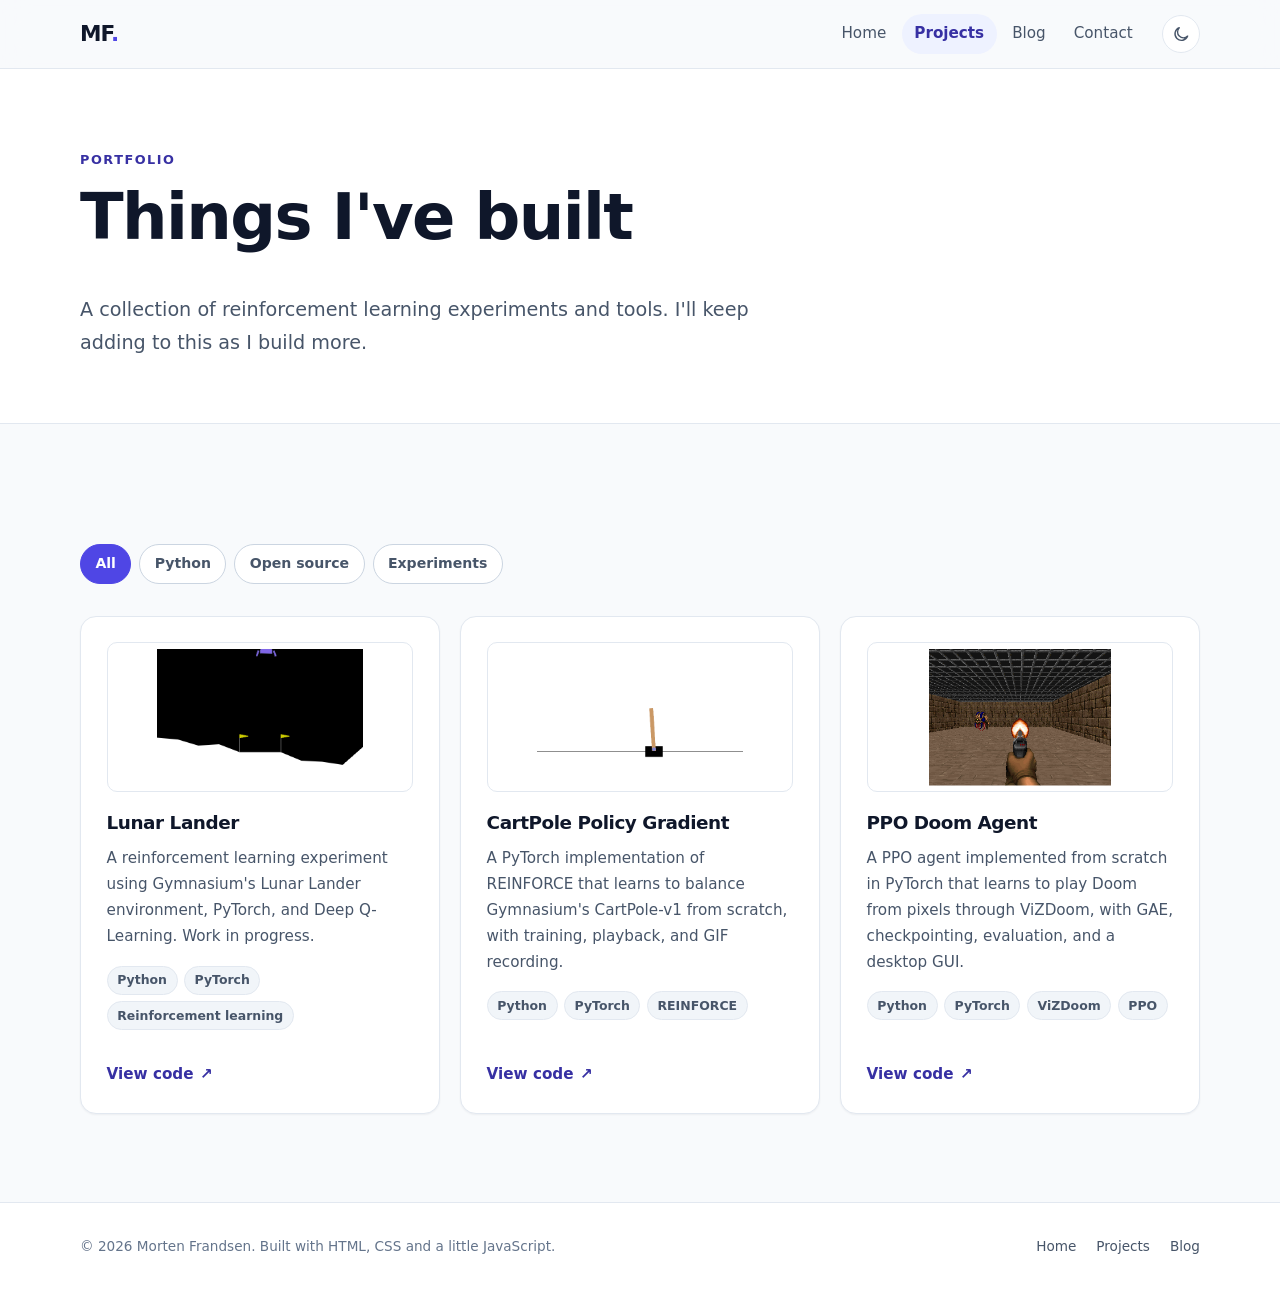
==== commit 0712e724: "minor cosmetic update" ====
--- a/projects/index.html
+++ b/projects/index.html
@@ -138,7 +138,7 @@
             <article class="card project-card reveal" data-tags="experiment python oss">
               <img
                 class="project-image"
-                src="../assets/images/vizdoom-basic.png"
+                src="../assets/images/vizdoom-basic.gif"
                 alt="ViZDoom basic scenario: a first-person view from the game Doom"
                 loading="lazy"
               />
